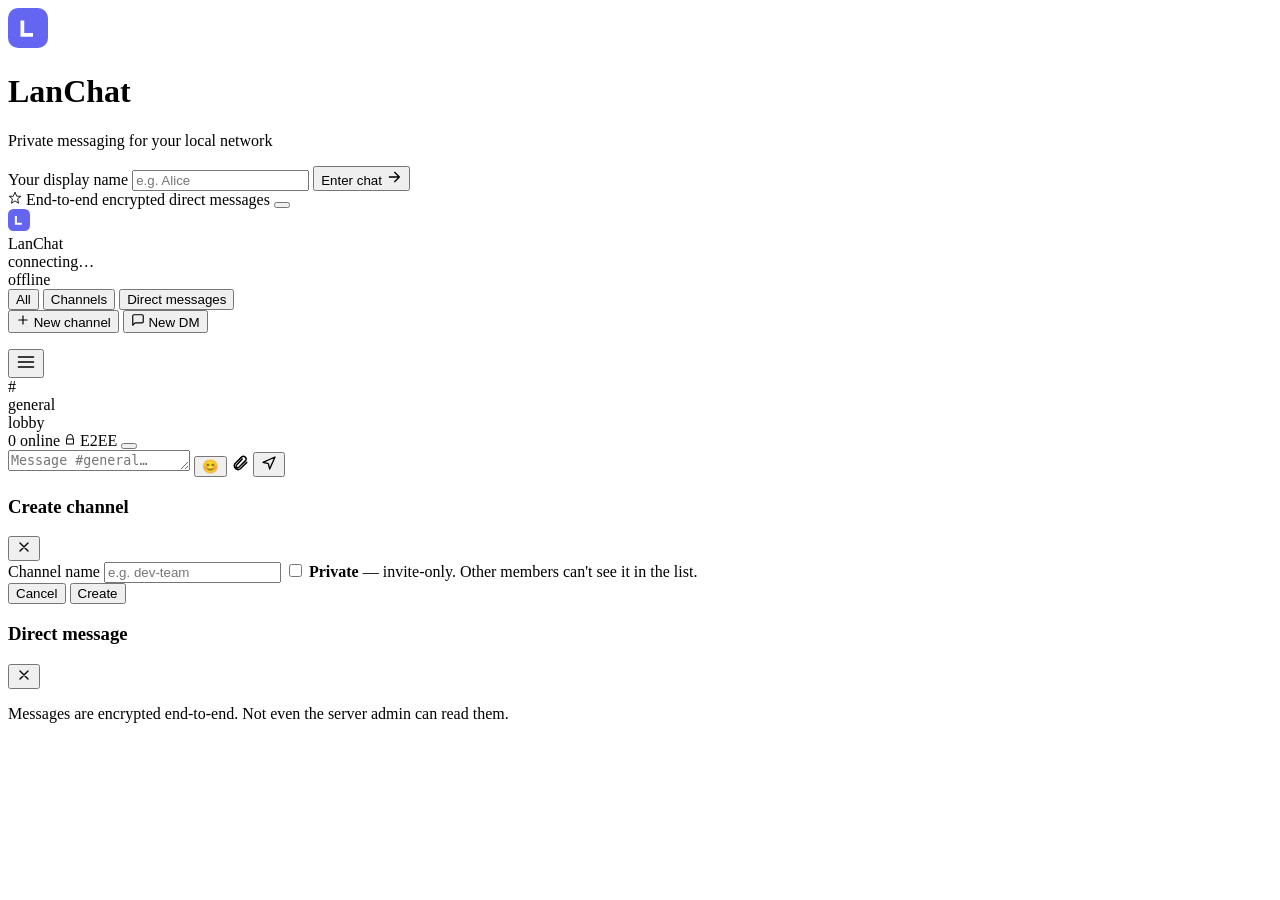
==== web/index.html @ 34388d7e "Refactor code structure for improved readability and maintainability" ====
<!doctype html>
<html lang="en" data-theme="dark">
<head>
  <meta charset="utf-8" />
  <meta name="viewport" content="width=device-width, initial-scale=1" />
  <title>LanChat</title>
  <link rel="icon" href="data:image/svg+xml;utf8,%3Csvg xmlns='http://www.w3.org/2000/svg' viewBox='0 0 32 32'%3E%3Crect width='32' height='32' rx='7' fill='%236366f1'/%3E%3Cpath d='M10 10h3v10h7v3H10z' fill='white'/%3E%3C/svg%3E"/>
  <link rel="stylesheet" href="/style.css"/>
  <script>
    // Apply saved theme before paint to avoid flash.
    (function () {
      var saved = localStorage.getItem("lanchat-theme");
      var mql = window.matchMedia && window.matchMedia("(prefers-color-scheme: light)");
      var theme = saved || (mql && mql.matches ? "light" : "dark");
      document.documentElement.setAttribute("data-theme", theme);
    })();
  </script>
</head>
<body>
  <!-- ═══════════════════ JOIN SCREEN ═══════════════════ -->
  <div id="join" class="screen-join">
    <div class="join-panel">
      <div class="join-brand">
        <div class="brand-mark">
          <svg viewBox="0 0 32 32" width="40" height="40" aria-hidden="true">
            <rect width="32" height="32" rx="8" fill="url(#g)"/>
            <path d="M10 10h3v10h7v3H10z" fill="white"/>
            <defs><linearGradient id="g" x1="0" y1="0" x2="32" y2="32">
              <stop offset="0" stop-color="#6366f1"/><stop offset="1" stop-color="#8b5cf6"/>
            </linearGradient></defs>
          </svg>
        </div>
        <h1>LanChat</h1>
        <p class="muted">Private messaging for your local network</p>
      </div>

      <form id="joinForm" class="join-form">
        <label class="field">
          <span>Your display name</span>
          <input id="username" type="text" maxlength="30" required
                 autocomplete="off" spellcheck="false" placeholder="e.g. Alice"/>
        </label>
        <button class="btn btn-primary btn-lg" type="submit">
          Enter chat
          <svg viewBox="0 0 24 24" width="16" height="16"><path d="M5 12h14M13 5l7 7-7 7" fill="none" stroke="currentColor" stroke-width="2" stroke-linecap="round" stroke-linejoin="round"/></svg>
        </button>
        <div id="joinStatus" class="join-status"></div>
      </form>

      <div class="join-foot muted">
        <span class="foot-left">
          <svg viewBox="0 0 24 24" width="14" height="14"><path d="M12 2l3 7h7l-5.5 4.5L18 21l-6-4-6 4 1.5-7.5L2 9h7z" fill="none" stroke="currentColor" stroke-width="1.5" stroke-linejoin="round"/></svg>
          <span>End-to-end encrypted direct messages</span>
        </span>
        <button type="button" id="themeToggleJoin" class="icon-btn" title="Toggle theme" aria-label="Toggle theme" onclick="toggleTheme()"></button>
      </div>
    </div>
  </div>

  <!-- ═══════════════════ MAIN APP ═══════════════════ -->
  <div id="app" class="app hidden">
    <!-- ───────── Sidebar ───────── -->
    <aside class="sidebar" id="sidebar">
      <div class="sb-header">
        <div class="sb-brand">
          <div class="brand-mark sm">
            <svg viewBox="0 0 32 32" width="22" height="22" aria-hidden="true">
              <rect width="32" height="32" rx="8" fill="url(#g2)"/>
              <path d="M10 10h3v10h7v3H10z" fill="white"/>
              <defs><linearGradient id="g2" x1="0" y1="0" x2="32" y2="32">
                <stop offset="0" stop-color="#6366f1"/><stop offset="1" stop-color="#8b5cf6"/>
              </linearGradient></defs>
            </svg>
          </div>
          <div class="sb-title">
            <div class="h6">LanChat</div>
            <div class="muted xs" id="hostInfo">connecting…</div>
          </div>
        </div>
        <span class="status-pill" id="statusPill" title="Connection status">
          <span class="dot"></span><span class="txt">offline</span>
        </span>
      </div>

      <nav class="sb-scroll">
        <div class="sb-tabs" role="tablist">
          <button type="button" class="sb-tab active" data-tab="all"      onclick="setSidebarTab('all')">All</button>
          <button type="button" class="sb-tab"        data-tab="channels" onclick="setSidebarTab('channels')">Channels</button>
          <button type="button" class="sb-tab"        data-tab="dms"      onclick="setSidebarTab('dms')">Direct messages</button>
        </div>

        <div class="sb-actions">
          <button class="sb-action" onclick="openCreateChannel()" title="New channel">
            <svg viewBox="0 0 24 24" width="14" height="14"><path d="M12 5v14M5 12h14" fill="none" stroke="currentColor" stroke-width="2" stroke-linecap="round"/></svg>
            New channel
          </button>
          <button class="sb-action" onclick="openDmPicker()" title="New direct message">
            <svg viewBox="0 0 24 24" width="14" height="14"><path d="M21 15a2 2 0 01-2 2H7l-4 4V5a2 2 0 012-2h14a2 2 0 012 2z" fill="none" stroke="currentColor" stroke-width="2" stroke-linejoin="round"/></svg>
            New DM
          </button>
        </div>

        <ul id="chatList" class="chat-list"></ul>
      </nav>

      <div class="sb-foot">
        <div class="me-chip" id="meChip"></div>
      </div>
    </aside>

    <!-- ───────── Main panel ───────── -->
    <main class="main">
      <header class="chat-header">
        <button class="icon-btn mobile-only" onclick="toggleSidebar()" aria-label="Toggle sidebar">
          <svg viewBox="0 0 24 24" width="20" height="20"><path d="M3 6h18M3 12h18M3 18h18" fill="none" stroke="currentColor" stroke-width="2" stroke-linecap="round"/></svg>
        </button>
        <div class="ch-avatar" id="chAvatar">#</div>
        <div class="ch-title">
          <div class="h5" id="chTitle">general</div>
          <div class="muted xs" id="chSub">lobby</div>
        </div>
        <div class="ch-actions">
          <span class="badge" id="userCount">0 online</span>
          <span class="badge badge-secure hidden" id="e2eeBadge" title="End-to-end encrypted">
            <svg viewBox="0 0 24 24" width="12" height="12"><path d="M6 10V7a6 6 0 0112 0v3M5 10h14v10H5z" fill="none" stroke="currentColor" stroke-width="2" stroke-linejoin="round"/></svg>
            E2EE
          </span>
          <button id="themeToggle" class="icon-btn" title="Toggle theme" aria-label="Toggle theme" onclick="toggleTheme()"></button>
        </div>
      </header>

      <div id="messages" class="chat-stream" role="log" aria-live="polite"></div>

      <div id="typing" class="typing-row"></div>

      <form id="sendForm" class="composer" autocomplete="off">
        <textarea id="msgInput" rows="1" placeholder="Message #general…" maxlength="4000"></textarea>
        <button type="button" class="emoji-btn" id="emojiBtn" title="Emoji" aria-label="Emoji">
          <span aria-hidden="true">😊</span>
        </button>
        <label class="attach-btn" title="Attach file or image">
          <input id="fileInput" type="file" hidden accept="*/*" />
          <svg viewBox="0 0 24 24" width="18" height="18"><path d="M21 12.5l-8.5 8.5a5 5 0 01-7-7L14 5.5a3.5 3.5 0 115 5l-8.5 8.5a2 2 0 01-3-3L15 8" fill="none" stroke="currentColor" stroke-width="2" stroke-linecap="round" stroke-linejoin="round"/></svg>
        </label>
        <button type="submit" class="send-btn" title="Send (Enter)" aria-label="Send">
          <svg viewBox="0 0 24 24" width="16" height="16"><path d="M3 11l18-8-8 18-2-8z" fill="none" stroke="currentColor" stroke-width="2" stroke-linejoin="round"/></svg>
        </button>
      </form>
    </main>
  </div>

  <!-- ═══════════════════ MODALS ═══════════════════ -->
  <div id="createModal" class="modal hidden" role="dialog" aria-labelledby="cmTitle">
    <form class="modal-panel" onsubmit="createChannel(event)">
      <header class="modal-head">
        <h3 id="cmTitle">Create channel</h3>
        <button type="button" class="icon-btn" onclick="closeModal('createModal')" aria-label="Close">
          <svg viewBox="0 0 24 24" width="16" height="16"><path d="M6 6l12 12M18 6L6 18" fill="none" stroke="currentColor" stroke-width="2" stroke-linecap="round"/></svg>
        </button>
      </header>
      <div class="modal-body">
        <label class="field">
          <span>Channel name</span>
          <input id="newChName" type="text" maxlength="40" required placeholder="e.g. dev-team" autocomplete="off"/>
        </label>
        <label class="checkbox">
          <input id="newChPrivate" type="checkbox"/>
          <span><strong>Private</strong> — invite-only. Other members can't see it in the list.</span>
        </label>
      </div>
      <footer class="modal-foot">
        <button type="button" class="btn btn-ghost" onclick="closeModal('createModal')">Cancel</button>
        <button type="submit" class="btn btn-primary">Create</button>
      </footer>
    </form>
  </div>

  <div id="dmModal" class="modal hidden" role="dialog" aria-labelledby="dmTitle">
    <div class="modal-panel">
      <header class="modal-head">
        <h3 id="dmTitle">Direct message</h3>
        <button type="button" class="icon-btn" onclick="closeModal('dmModal')" aria-label="Close">
          <svg viewBox="0 0 24 24" width="16" height="16"><path d="M6 6l12 12M18 6L6 18" fill="none" stroke="currentColor" stroke-width="2" stroke-linecap="round"/></svg>
        </button>
      </header>
      <div class="modal-body">
        <p class="muted sm">Messages are encrypted end-to-end. Not even the server admin can read them.</p>
        <ul id="dmPickList" class="pick-list"></ul>
      </div>
    </div>
  </div>

  <!-- ═══════════════════ TOAST ═══════════════════ -->
  <div id="toast" class="toast hidden" role="status" aria-live="polite"></div>

  <script src="/app.js"></script>
</body>
</html>
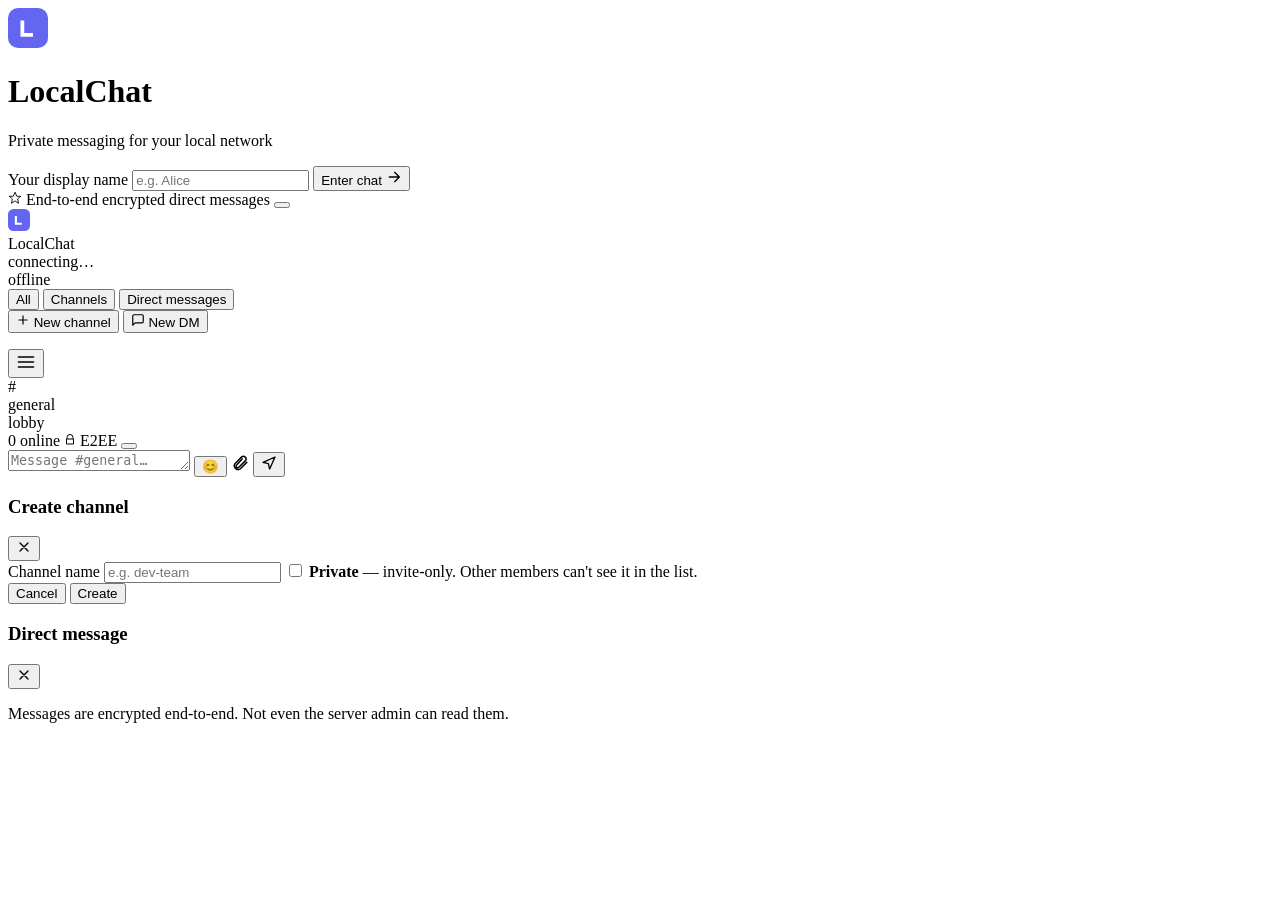
==== commit b337aacc: "Rename project from LanChat to LocalChat and update related files" ====
--- a/web/index.html
+++ b/web/index.html
@@ -3,13 +3,26 @@
 <head>
   <meta charset="utf-8" />
   <meta name="viewport" content="width=device-width, initial-scale=1" />
-  <title>LanChat</title>
+  <title>LocalChat</title>
   <link rel="icon" href="data:image/svg+xml;utf8,%3Csvg xmlns='http://www.w3.org/2000/svg' viewBox='0 0 32 32'%3E%3Crect width='32' height='32' rx='7' fill='%236366f1'/%3E%3Cpath d='M10 10h3v10h7v3H10z' fill='white'/%3E%3C/svg%3E"/>
   <link rel="stylesheet" href="/style.css"/>
   <script>
+    // Migrate old LanChat keys -> LocalChat (one-shot).
+    (function () {
+      try {
+        var keys = ["theme","username","e2ee-kp","admin-token"];
+        keys.forEach(function (k) {
+          var oldK = "lanchat-" + k, newK = "localchat-" + k;
+          if (localStorage.getItem(newK) == null && localStorage.getItem(oldK) != null) {
+            localStorage.setItem(newK, localStorage.getItem(oldK));
+            localStorage.removeItem(oldK);
+          }
+        });
+      } catch (e) {}
+    })();
     // Apply saved theme before paint to avoid flash.
     (function () {
-      var saved = localStorage.getItem("lanchat-theme");
+      var saved = localStorage.getItem("localchat-theme");
       var mql = window.matchMedia && window.matchMedia("(prefers-color-scheme: light)");
       var theme = saved || (mql && mql.matches ? "light" : "dark");
       document.documentElement.setAttribute("data-theme", theme);
@@ -30,7 +43,7 @@
             </linearGradient></defs>
           </svg>
         </div>
-        <h1>LanChat</h1>
+        <h1>LocalChat</h1>
         <p class="muted">Private messaging for your local network</p>
       </div>
 
@@ -73,7 +86,7 @@
             </svg>
           </div>
           <div class="sb-title">
-            <div class="h6">LanChat</div>
+            <div class="h6">LocalChat</div>
             <div class="muted xs" id="hostInfo">connecting…</div>
           </div>
         </div>
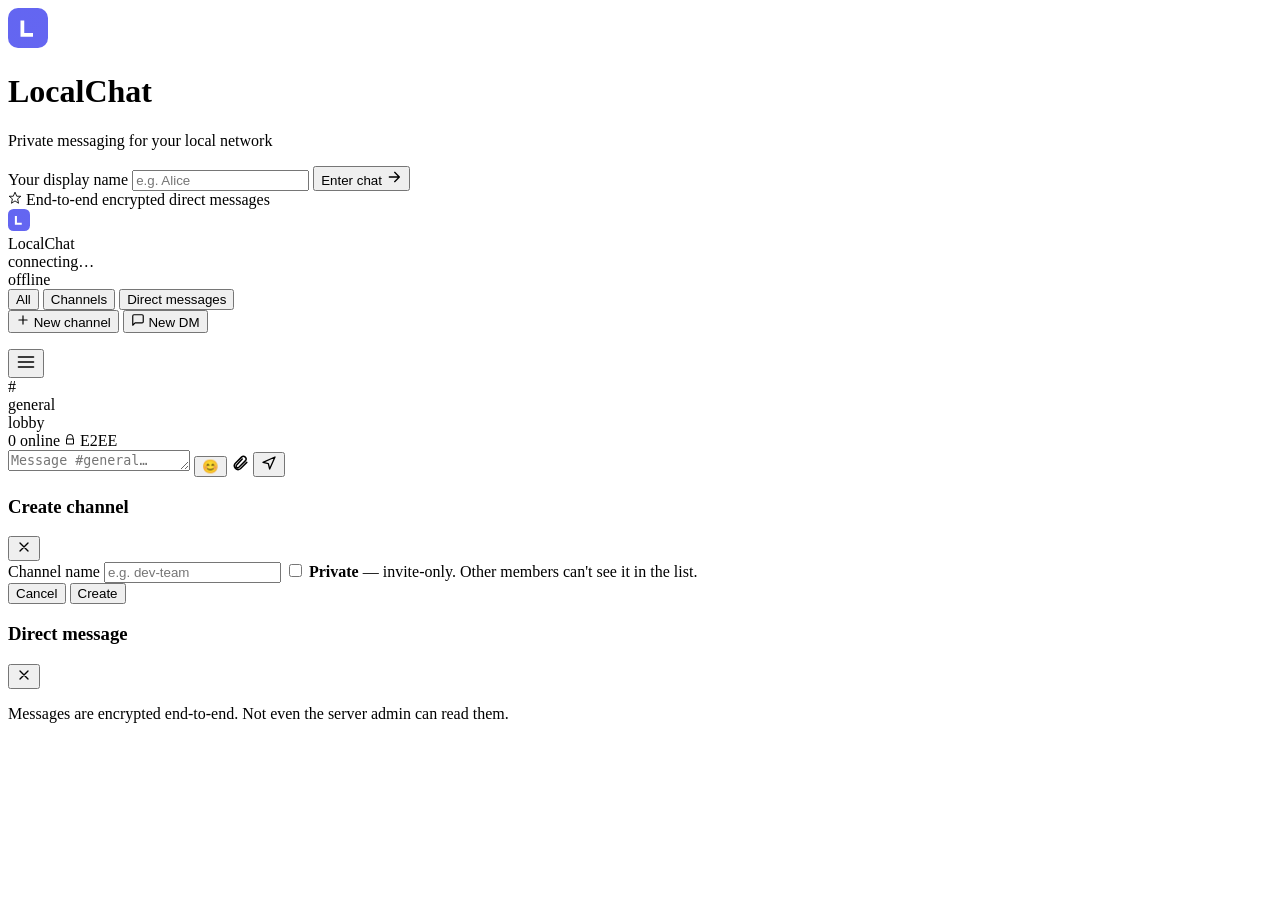
==== commit e1656640: "Implement read receipts feature and update UI for light theme" ====
--- a/web/index.html
+++ b/web/index.html
@@ -1,8 +1,12 @@
 <!doctype html>
-<html lang="en" data-theme="dark">
+<html lang="en" data-theme="light">
 <head>
   <meta charset="utf-8" />
-  <meta name="viewport" content="width=device-width, initial-scale=1" />
+  <meta name="viewport" content="width=device-width, initial-scale=1, maximum-scale=1, viewport-fit=cover" />
+  <meta name="mobile-web-app-capable" content="yes" />
+  <meta name="apple-mobile-web-app-capable" content="yes" />
+  <meta name="theme-color" content="#0b141a" media="(prefers-color-scheme: dark)" />
+  <meta name="theme-color" content="#f0f2f5" media="(prefers-color-scheme: light)" />
   <title>LocalChat</title>
   <link rel="icon" href="data:image/svg+xml;utf8,%3Csvg xmlns='http://www.w3.org/2000/svg' viewBox='0 0 32 32'%3E%3Crect width='32' height='32' rx='7' fill='%236366f1'/%3E%3Cpath d='M10 10h3v10h7v3H10z' fill='white'/%3E%3C/svg%3E"/>
   <link rel="stylesheet" href="/style.css"/>
@@ -22,10 +26,9 @@
     })();
     // Apply saved theme before paint to avoid flash.
     (function () {
-      var saved = localStorage.getItem("localchat-theme");
-      var mql = window.matchMedia && window.matchMedia("(prefers-color-scheme: light)");
-      var theme = saved || (mql && mql.matches ? "light" : "dark");
-      document.documentElement.setAttribute("data-theme", theme);
+      // Dark mode is disabled; always use light.
+      document.documentElement.setAttribute("data-theme", "light");
+      try { localStorage.setItem("localchat-theme", "light"); } catch (e) {}
     })();
   </script>
 </head>
@@ -65,7 +68,7 @@
           <svg viewBox="0 0 24 24" width="14" height="14"><path d="M12 2l3 7h7l-5.5 4.5L18 21l-6-4-6 4 1.5-7.5L2 9h7z" fill="none" stroke="currentColor" stroke-width="1.5" stroke-linejoin="round"/></svg>
           <span>End-to-end encrypted direct messages</span>
         </span>
-        <button type="button" id="themeToggleJoin" class="icon-btn" title="Toggle theme" aria-label="Toggle theme" onclick="toggleTheme()"></button>
+        <button type="button" id="themeToggleJoin" class="icon-btn" title="Toggle theme" aria-label="Toggle theme" onclick="toggleTheme()" hidden></button>
       </div>
     </div>
   </div>
@@ -138,7 +141,7 @@
             <svg viewBox="0 0 24 24" width="12" height="12"><path d="M6 10V7a6 6 0 0112 0v3M5 10h14v10H5z" fill="none" stroke="currentColor" stroke-width="2" stroke-linejoin="round"/></svg>
             E2EE
           </span>
-          <button id="themeToggle" class="icon-btn" title="Toggle theme" aria-label="Toggle theme" onclick="toggleTheme()"></button>
+          <button id="themeToggle" class="icon-btn" title="Toggle theme" aria-label="Toggle theme" onclick="toggleTheme()" hidden></button>
         </div>
       </header>
 
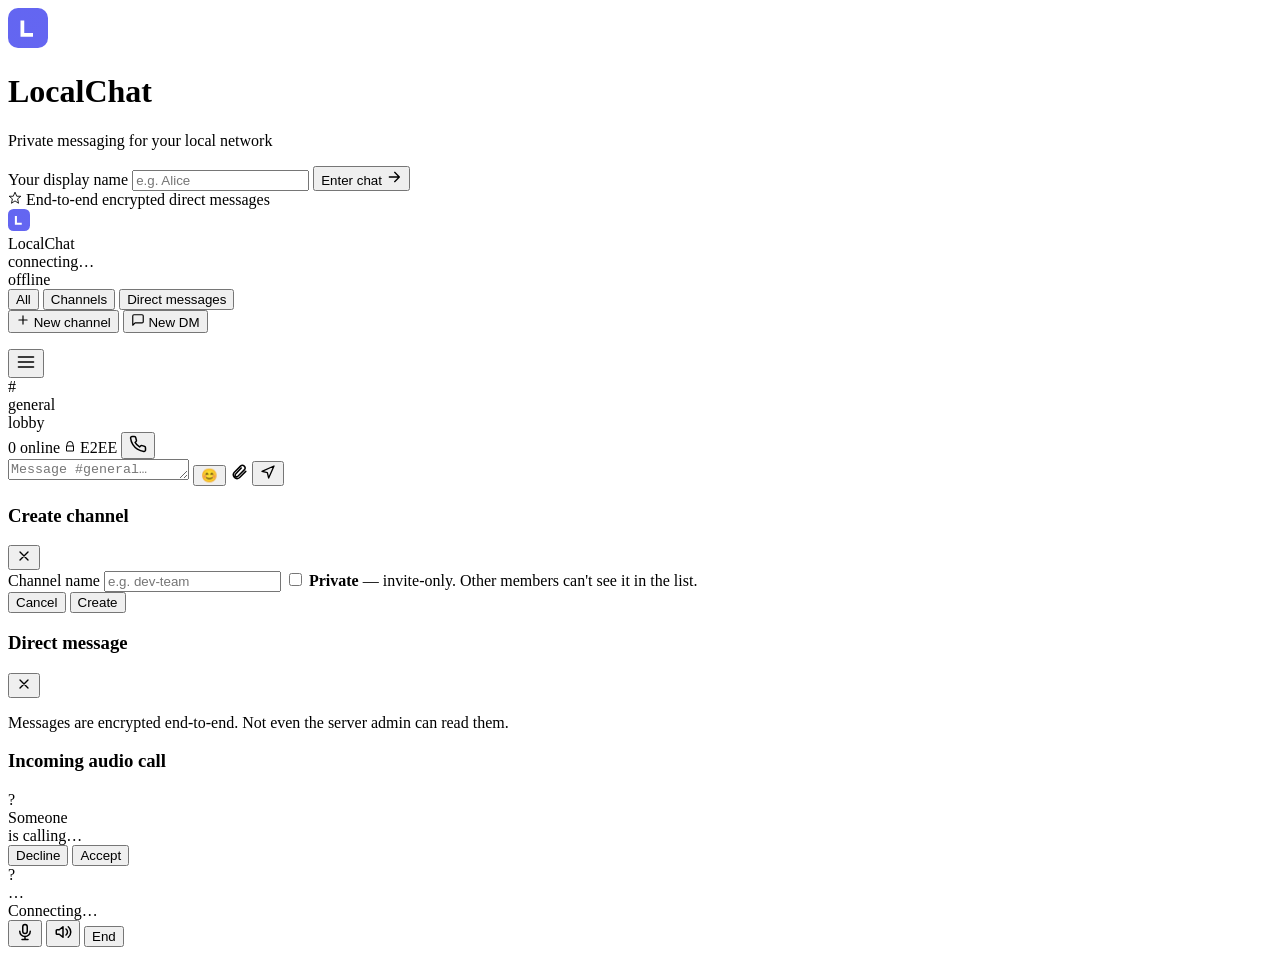
==== commit 03591a10: "feat: implement audio calling feature with WebRTC support - Added TLS support for HTTPS connections " ====
--- a/web/index.html
+++ b/web/index.html
@@ -141,6 +141,9 @@
             <svg viewBox="0 0 24 24" width="12" height="12"><path d="M6 10V7a6 6 0 0112 0v3M5 10h14v10H5z" fill="none" stroke="currentColor" stroke-width="2" stroke-linejoin="round"/></svg>
             E2EE
           </span>
+          <button id="callBtn" class="icon-btn hidden" title="Audio call" aria-label="Start audio call" onclick="startCall()">
+            <svg viewBox="0 0 24 24" width="18" height="18"><path d="M22 16.92v3a2 2 0 01-2.18 2 19.79 19.79 0 01-8.63-3.07 19.5 19.5 0 01-6-6 19.79 19.79 0 01-3.07-8.67A2 2 0 014.11 2h3a2 2 0 012 1.72c.13.96.37 1.9.72 2.81a2 2 0 01-.45 2.11L8.09 9.91a16 16 0 006 6l1.27-1.27a2 2 0 012.11-.45c.91.35 1.85.59 2.81.72A2 2 0 0122 16.92z" fill="none" stroke="currentColor" stroke-width="2" stroke-linecap="round" stroke-linejoin="round"/></svg>
+          </button>
           <button id="themeToggle" class="icon-btn" title="Toggle theme" aria-label="Toggle theme" onclick="toggleTheme()" hidden></button>
         </div>
       </header>
@@ -209,6 +212,44 @@
   <!-- ═══════════════════ TOAST ═══════════════════ -->
   <div id="toast" class="toast hidden" role="status" aria-live="polite"></div>
 
+  <!-- ═══════════════════ AUDIO CALL UI ═══════════════════ -->
+  <div id="incomingCall" class="modal hidden" role="dialog" aria-labelledby="icTitle">
+    <div class="modal-panel call-panel">
+      <header class="modal-head">
+        <h3 id="icTitle">Incoming audio call</h3>
+      </header>
+      <div class="modal-body call-body">
+        <div class="call-avatar" id="icAvatar">?</div>
+        <div class="call-name" id="icName">Someone</div>
+        <div class="muted sm">is calling…</div>
+      </div>
+      <footer class="modal-foot call-foot">
+        <button type="button" class="btn btn-danger" onclick="declineCall()">Decline</button>
+        <button type="button" class="btn btn-primary" onclick="acceptCall()">Accept</button>
+      </footer>
+    </div>
+  </div>
+
+  <div id="callPanel" class="call-bar hidden" role="region" aria-label="Active call">
+    <div class="call-bar-info">
+      <div class="call-avatar small" id="cbAvatar">?</div>
+      <div>
+        <div class="call-name sm" id="cbName">…</div>
+        <div class="muted xs" id="cbStatus">Connecting…</div>
+      </div>
+    </div>
+    <div class="call-bar-actions">
+      <button id="muteBtn" class="icon-btn" title="Mute" aria-label="Mute" onclick="toggleMute()">
+        <svg viewBox="0 0 24 24" width="18" height="18"><path d="M12 2a3 3 0 00-3 3v6a3 3 0 006 0V5a3 3 0 00-3-3zM5 11a7 7 0 0014 0M12 18v4M8 22h8" fill="none" stroke="currentColor" stroke-width="2" stroke-linecap="round" stroke-linejoin="round"/></svg>
+      </button>
+      <button id="speakerBtn" class="icon-btn active" title="Speaker" aria-label="Toggle speaker" onclick="toggleSpeaker()">
+        <svg viewBox="0 0 24 24" width="18" height="18" fill="none" stroke="currentColor" stroke-width="2" stroke-linecap="round" stroke-linejoin="round"><path d="M3 10v4a1 1 0 001 1h3l5 4V5L7 9H4a1 1 0 00-1 1z"/><path d="M16 8a5 5 0 010 8M19 5a9 9 0 010 14"/></svg>
+      </button>
+      <button class="btn btn-danger" onclick="endCall()" title="End call" aria-label="End call">End</button>
+    </div>
+    <audio id="remoteAudio" autoplay></audio>
+  </div>
+
   <script src="/app.js"></script>
 </body>
 </html>
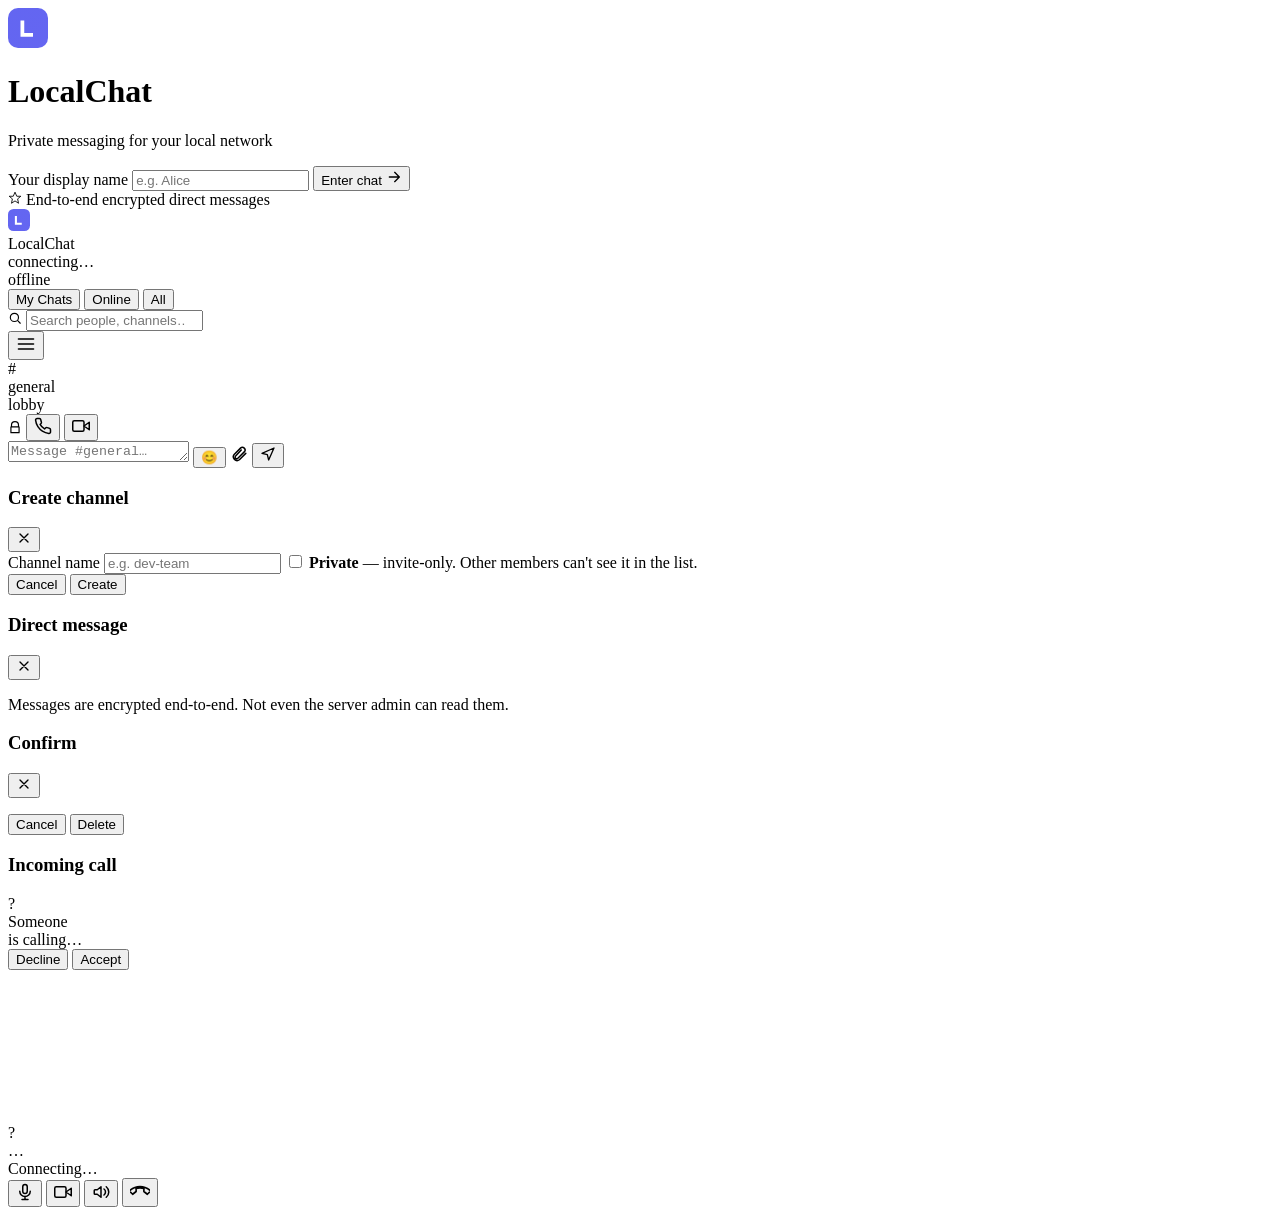
==== commit e1c64324: "Enhance UI and functionality for chat and call features - Updated index.html to improve sidebar navi" ====
--- a/web/index.html
+++ b/web/index.html
@@ -9,7 +9,7 @@
   <meta name="theme-color" content="#f0f2f5" media="(prefers-color-scheme: light)" />
   <title>LocalChat</title>
   <link rel="icon" href="data:image/svg+xml;utf8,%3Csvg xmlns='http://www.w3.org/2000/svg' viewBox='0 0 32 32'%3E%3Crect width='32' height='32' rx='7' fill='%236366f1'/%3E%3Cpath d='M10 10h3v10h7v3H10z' fill='white'/%3E%3C/svg%3E"/>
-  <link rel="stylesheet" href="/style.css"/>
+  <link rel="stylesheet" href="/style.css?v=20260418b"/>
   <script>
     // Migrate old LanChat keys -> LocalChat (one-shot).
     (function () {
@@ -100,23 +100,18 @@
 
       <nav class="sb-scroll">
         <div class="sb-tabs" role="tablist">
-          <button type="button" class="sb-tab active" data-tab="all"      onclick="setSidebarTab('all')">All</button>
-          <button type="button" class="sb-tab"        data-tab="channels" onclick="setSidebarTab('channels')">Channels</button>
-          <button type="button" class="sb-tab"        data-tab="dms"      onclick="setSidebarTab('dms')">Direct messages</button>
-        </div>
-
-        <div class="sb-actions">
-          <button class="sb-action" onclick="openCreateChannel()" title="New channel">
-            <svg viewBox="0 0 24 24" width="14" height="14"><path d="M12 5v14M5 12h14" fill="none" stroke="currentColor" stroke-width="2" stroke-linecap="round"/></svg>
-            New channel
-          </button>
-          <button class="sb-action" onclick="openDmPicker()" title="New direct message">
-            <svg viewBox="0 0 24 24" width="14" height="14"><path d="M21 15a2 2 0 01-2 2H7l-4 4V5a2 2 0 012-2h14a2 2 0 012 2z" fill="none" stroke="currentColor" stroke-width="2" stroke-linejoin="round"/></svg>
-            New DM
-          </button>
-        </div>
-
-        <ul id="chatList" class="chat-list"></ul>
+          <button type="button" class="sb-tab active" data-tab="mine"   onclick="setSidebarTab('mine')">My Chats</button>
+          <button type="button" class="sb-tab"        data-tab="online" onclick="setSidebarTab('online')">Online</button>
+          <button type="button" class="sb-tab"        data-tab="all"    onclick="setSidebarTab('all')">All</button>
+        </div>
+
+        <div class="sb-search">
+          <svg class="sb-search-icon" viewBox="0 0 24 24" width="14" height="14" fill="none" stroke="currentColor" stroke-width="2" stroke-linecap="round" stroke-linejoin="round"><circle cx="11" cy="11" r="7"/><path d="M21 21l-4.35-4.35"/></svg>
+          <input id="sbSearch" type="search" placeholder="Search people, channels…" autocomplete="off" oninput="setSidebarFilter(this.value)"/>
+          <button type="button" class="sb-search-clear" id="sbSearchClear" title="Clear" aria-label="Clear search" hidden onclick="setSidebarFilter('')">×</button>
+        </div>
+
+        <div id="sbGroups" class="sb-groups"></div>
       </nav>
 
       <div class="sb-foot">
@@ -136,15 +131,15 @@
           <div class="muted xs" id="chSub">lobby</div>
         </div>
         <div class="ch-actions">
-          <span class="badge" id="userCount">0 online</span>
-          <span class="badge badge-secure hidden" id="e2eeBadge" title="End-to-end encrypted">
-            <svg viewBox="0 0 24 24" width="12" height="12"><path d="M6 10V7a6 6 0 0112 0v3M5 10h14v10H5z" fill="none" stroke="currentColor" stroke-width="2" stroke-linejoin="round"/></svg>
-            E2EE
+          <span class="badge-lock hidden" id="e2eeBadge" title="End-to-end encrypted" aria-label="End-to-end encrypted">
+            <svg viewBox="0 0 24 24" width="14" height="14"><path d="M6 10V7a6 6 0 0112 0v3M5 10h14v10H5z" fill="none" stroke="currentColor" stroke-width="2" stroke-linejoin="round"/></svg>
           </span>
-          <button id="callBtn" class="icon-btn hidden" title="Audio call" aria-label="Start audio call" onclick="startCall()">
+          <button id="callBtn" class="icon-btn hidden" title="Audio call" aria-label="Start audio call" onclick="startCall(false)">
             <svg viewBox="0 0 24 24" width="18" height="18"><path d="M22 16.92v3a2 2 0 01-2.18 2 19.79 19.79 0 01-8.63-3.07 19.5 19.5 0 01-6-6 19.79 19.79 0 01-3.07-8.67A2 2 0 014.11 2h3a2 2 0 012 1.72c.13.96.37 1.9.72 2.81a2 2 0 01-.45 2.11L8.09 9.91a16 16 0 006 6l1.27-1.27a2 2 0 012.11-.45c.91.35 1.85.59 2.81.72A2 2 0 0122 16.92z" fill="none" stroke="currentColor" stroke-width="2" stroke-linecap="round" stroke-linejoin="round"/></svg>
           </button>
-          <button id="themeToggle" class="icon-btn" title="Toggle theme" aria-label="Toggle theme" onclick="toggleTheme()" hidden></button>
+          <button id="videoCallBtn" class="icon-btn hidden" title="Video call" aria-label="Start video call" onclick="startCall(true)">
+            <svg viewBox="0 0 24 24" width="18" height="18" fill="none" stroke="currentColor" stroke-width="2" stroke-linecap="round" stroke-linejoin="round"><path d="M23 7l-7 5 7 5V7z"/><rect x="1" y="5" width="15" height="14" rx="2"/></svg>
+          </button>
         </div>
       </header>
 
@@ -209,6 +204,25 @@
     </div>
   </div>
 
+  <!-- ═══════════════════ CONFIRM DIALOG ═══════════════════ -->
+  <div id="confirmModal" class="modal hidden" role="dialog" aria-labelledby="cfTitle" aria-describedby="cfBody">
+    <div class="modal-panel">
+      <header class="modal-head">
+        <h3 id="cfTitle">Confirm</h3>
+        <button type="button" class="icon-btn" onclick="closeConfirm(false)" aria-label="Close">
+          <svg viewBox="0 0 24 24" width="16" height="16"><path d="M6 6l12 12M18 6L6 18" fill="none" stroke="currentColor" stroke-width="2" stroke-linecap="round"/></svg>
+        </button>
+      </header>
+      <div class="modal-body">
+        <p id="cfBody" class="sm" style="white-space:pre-line;"></p>
+      </div>
+      <footer class="modal-foot">
+        <button type="button" class="btn btn-ghost" id="cfCancel" onclick="closeConfirm(false)">Cancel</button>
+        <button type="button" class="btn btn-danger" id="cfOk" onclick="closeConfirm(true)">Delete</button>
+      </footer>
+    </div>
+  </div>
+
   <!-- ═══════════════════ TOAST ═══════════════════ -->
   <div id="toast" class="toast hidden" role="status" aria-live="polite"></div>
 
@@ -216,18 +230,24 @@
   <div id="incomingCall" class="modal hidden" role="dialog" aria-labelledby="icTitle">
     <div class="modal-panel call-panel">
       <header class="modal-head">
-        <h3 id="icTitle">Incoming audio call</h3>
+        <h3 id="icTitle">Incoming call</h3>
       </header>
       <div class="modal-body call-body">
         <div class="call-avatar" id="icAvatar">?</div>
         <div class="call-name" id="icName">Someone</div>
-        <div class="muted sm">is calling…</div>
+        <div class="muted sm" id="icSub">is calling…</div>
       </div>
       <footer class="modal-foot call-foot">
         <button type="button" class="btn btn-danger" onclick="declineCall()">Decline</button>
         <button type="button" class="btn btn-primary" onclick="acceptCall()">Accept</button>
       </footer>
     </div>
+  </div>
+
+  <!-- Video stage (hidden until video call active) -->
+  <div id="videoStage" class="video-stage hidden" aria-hidden="true">
+    <video id="remoteVideo" autoplay playsinline></video>
+    <video id="localVideo" autoplay playsinline muted></video>
   </div>
 
   <div id="callPanel" class="call-bar hidden" role="region" aria-label="Active call">
@@ -242,14 +262,19 @@
       <button id="muteBtn" class="icon-btn" title="Mute" aria-label="Mute" onclick="toggleMute()">
         <svg viewBox="0 0 24 24" width="18" height="18"><path d="M12 2a3 3 0 00-3 3v6a3 3 0 006 0V5a3 3 0 00-3-3zM5 11a7 7 0 0014 0M12 18v4M8 22h8" fill="none" stroke="currentColor" stroke-width="2" stroke-linecap="round" stroke-linejoin="round"/></svg>
       </button>
-      <button id="speakerBtn" class="icon-btn active" title="Speaker" aria-label="Toggle speaker" onclick="toggleSpeaker()">
-        <svg viewBox="0 0 24 24" width="18" height="18" fill="none" stroke="currentColor" stroke-width="2" stroke-linecap="round" stroke-linejoin="round"><path d="M3 10v4a1 1 0 001 1h3l5 4V5L7 9H4a1 1 0 00-1 1z"/><path d="M16 8a5 5 0 010 8M19 5a9 9 0 010 14"/></svg>
-      </button>
-      <button class="btn btn-danger" onclick="endCall()" title="End call" aria-label="End call">End</button>
+      <button id="camBtn" class="icon-btn hidden" title="Camera" aria-label="Toggle camera" onclick="toggleCamera()">
+        <svg viewBox="0 0 24 24" width="18" height="18" fill="none" stroke="currentColor" stroke-width="2" stroke-linecap="round" stroke-linejoin="round"><path d="M23 7l-7 5 7 5V7z"/><rect x="1" y="5" width="15" height="14" rx="2"/></svg>
+      </button>
+      <button id="speakerBtn" class="icon-btn" title="Audio output" aria-label="Toggle audio output" onclick="toggleSpeaker()">
+        <svg id="speakerIcon" viewBox="0 0 24 24" width="18" height="18" fill="none" stroke="currentColor" stroke-width="2" stroke-linecap="round" stroke-linejoin="round"><path d="M3 10v4a1 1 0 001 1h3l5 4V5L7 9H4a1 1 0 00-1 1z"/><path d="M16 8a5 5 0 010 8M19 5a9 9 0 010 14"/></svg>
+      </button>
+      <button id="endBtn" class="icon-btn end-btn" onclick="endCall()" title="End call" aria-label="End call">
+        <svg viewBox="0 0 24 24" width="20" height="20" fill="none" stroke="currentColor" stroke-width="2" stroke-linecap="round" stroke-linejoin="round"><path d="M21 15.46l-5.27-.61-2.52 2.52a15.05 15.05 0 01-6.59-6.58l2.53-2.53L8.54 3H3.03A18 18 0 0021 20.97v-5.51z" transform="rotate(135 12 12)"/></svg>
+      </button>
     </div>
     <audio id="remoteAudio" autoplay></audio>
   </div>
 
-  <script src="/app.js"></script>
+  <script src="/app.js?v=20260418b"></script>
 </body>
 </html>
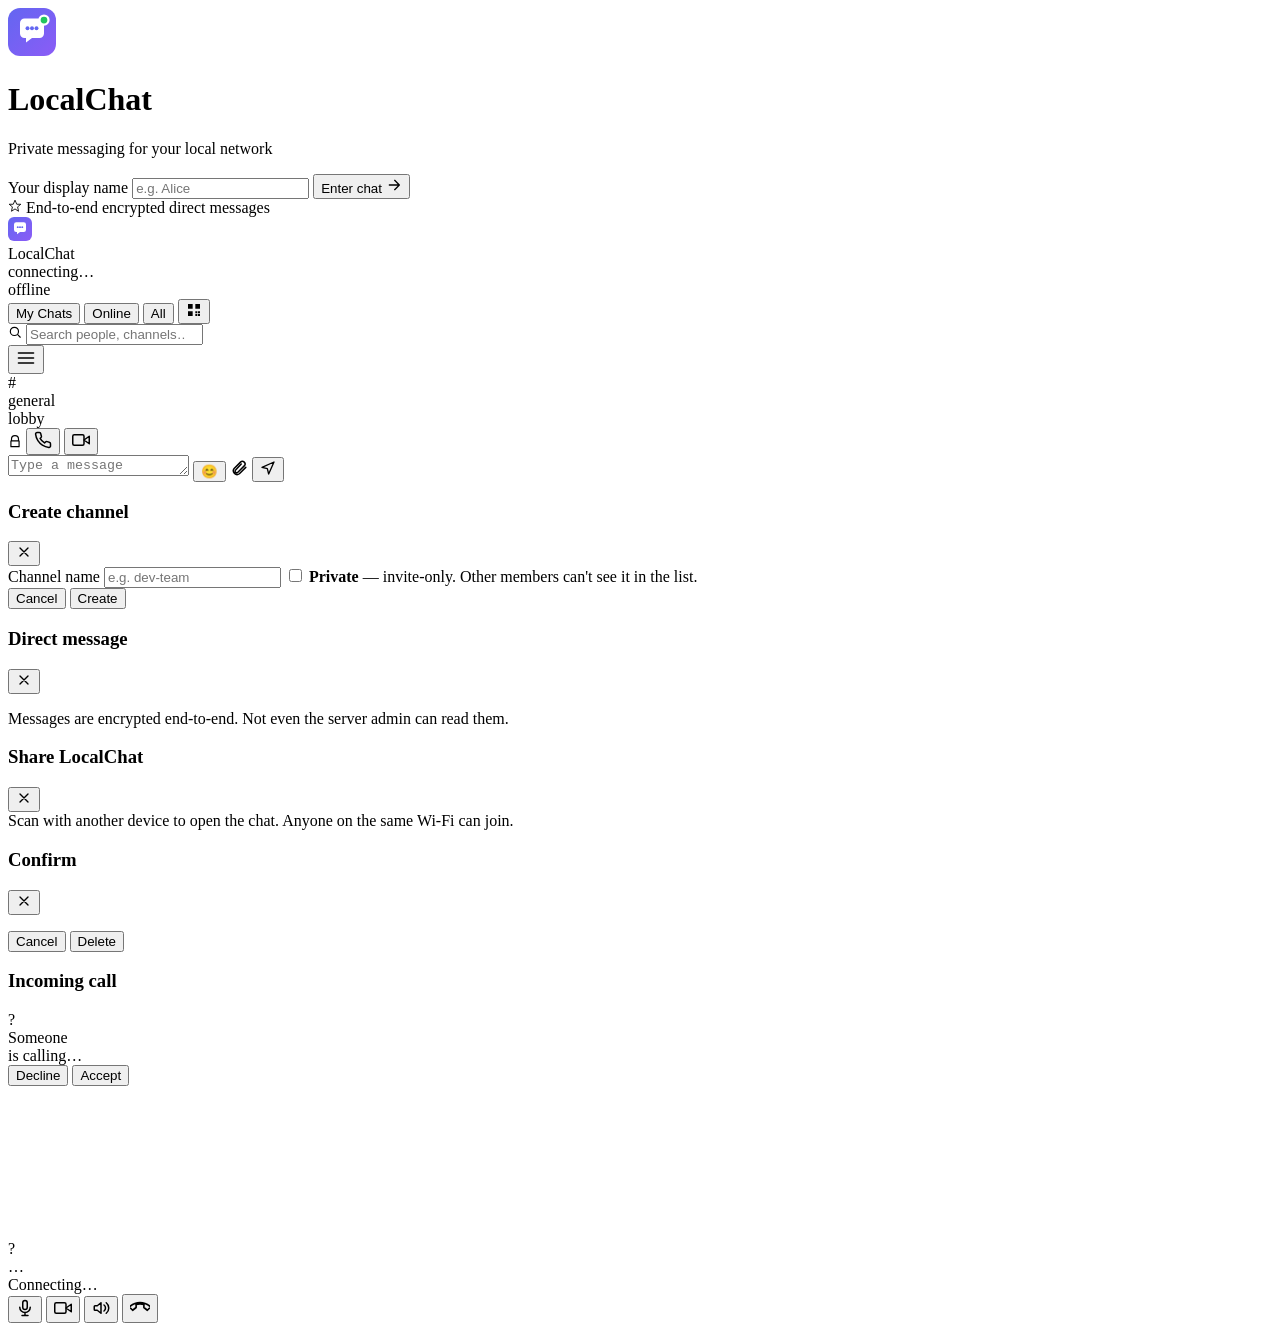
==== commit 80b4deaf: "feat: Add share functionality and server management features - Implemented a new share feature in ad" ====
--- a/web/index.html
+++ b/web/index.html
@@ -5,11 +5,27 @@
   <meta name="viewport" content="width=device-width, initial-scale=1, maximum-scale=1, viewport-fit=cover" />
   <meta name="mobile-web-app-capable" content="yes" />
   <meta name="apple-mobile-web-app-capable" content="yes" />
+  <meta name="apple-mobile-web-app-title" content="LocalChat" />
+  <meta name="application-name" content="LocalChat" />
+  <meta name="description" content="LocalChat — a self-contained LAN instant messenger with channels, direct messages, and file sharing. No accounts, no internet, no telemetry." />
+  <meta name="author" content="LocalChat" />
+  <meta name="keywords" content="LocalChat, LAN chat, local chat, intranet messenger, offline chat, self-hosted chat, file sharing, WebSocket chat" />
+  <meta name="robots" content="noindex, nofollow" />
+  <meta name="referrer" content="no-referrer" />
+  <meta name="color-scheme" content="light" />
+  <meta name="format-detection" content="telephone=no" />
   <meta name="theme-color" content="#0b141a" media="(prefers-color-scheme: dark)" />
   <meta name="theme-color" content="#f0f2f5" media="(prefers-color-scheme: light)" />
+  <meta property="og:type" content="website" />
+  <meta property="og:site_name" content="LocalChat" />
+  <meta property="og:title" content="LocalChat" />
+  <meta property="og:description" content="Self-contained LAN instant messenger with channels, DMs, and file sharing." />
+  <meta name="twitter:card" content="summary" />
+  <meta name="twitter:title" content="LocalChat" />
+  <meta name="twitter:description" content="Self-contained LAN instant messenger with channels, DMs, and file sharing." />
   <title>LocalChat</title>
-  <link rel="icon" href="data:image/svg+xml;utf8,%3Csvg xmlns='http://www.w3.org/2000/svg' viewBox='0 0 32 32'%3E%3Crect width='32' height='32' rx='7' fill='%236366f1'/%3E%3Cpath d='M10 10h3v10h7v3H10z' fill='white'/%3E%3C/svg%3E"/>
-  <link rel="stylesheet" href="/style.css?v=20260418b"/>
+  <link rel="icon" type="image/svg+xml" href="data:image/svg+xml;utf8,%3Csvg xmlns='http://www.w3.org/2000/svg' viewBox='0 0 32 32'%3E%3Cdefs%3E%3ClinearGradient id='g' x1='0' y1='0' x2='32' y2='32' gradientUnits='userSpaceOnUse'%3E%3Cstop offset='0' stop-color='%236366f1'/%3E%3Cstop offset='1' stop-color='%238b5cf6'/%3E%3C/linearGradient%3E%3C/defs%3E%3Crect width='32' height='32' rx='8' fill='url(%23g)'/%3E%3Cpath d='M8 10a3 3 0 0 1 3-3h10a3 3 0 0 1 3 3v7a3 3 0 0 1-3 3h-5l-4 3v-3h-1a3 3 0 0 1-3-3z' fill='white'/%3E%3Ccircle cx='13' cy='13.5' r='1.3' fill='%236366f1'/%3E%3Ccircle cx='16' cy='13.5' r='1.3' fill='%236366f1'/%3E%3Ccircle cx='19' cy='13.5' r='1.3' fill='%236366f1'/%3E%3Ccircle cx='24' cy='8' r='3' fill='%2322c55e' stroke='white' stroke-width='1.5'/%3E%3C/svg%3E"/>
+  <link rel="stylesheet" href="/style.css?v=20260418c"/>
   <script>
     // Migrate old LanChat keys -> LocalChat (one-shot).
     (function () {
@@ -38,12 +54,18 @@
     <div class="join-panel">
       <div class="join-brand">
         <div class="brand-mark">
-          <svg viewBox="0 0 32 32" width="40" height="40" aria-hidden="true">
-            <rect width="32" height="32" rx="8" fill="url(#g)"/>
-            <path d="M10 10h3v10h7v3H10z" fill="white"/>
-            <defs><linearGradient id="g" x1="0" y1="0" x2="32" y2="32">
-              <stop offset="0" stop-color="#6366f1"/><stop offset="1" stop-color="#8b5cf6"/>
-            </linearGradient></defs>
+          <svg viewBox="0 0 32 32" width="48" height="48" aria-hidden="true">
+            <defs>
+              <linearGradient id="lcGrad" x1="0" y1="0" x2="32" y2="32" gradientUnits="userSpaceOnUse">
+                <stop offset="0" stop-color="#6366f1"/><stop offset="1" stop-color="#8b5cf6"/>
+              </linearGradient>
+            </defs>
+            <rect width="32" height="32" rx="8" fill="url(#lcGrad)"/>
+            <path d="M8 10a3 3 0 0 1 3-3h10a3 3 0 0 1 3 3v7a3 3 0 0 1-3 3h-5l-4 3v-3h-1a3 3 0 0 1-3-3z" fill="white"/>
+            <circle cx="13" cy="13.5" r="1.3" fill="#6366f1"/>
+            <circle cx="16" cy="13.5" r="1.3" fill="#6366f1"/>
+            <circle cx="19" cy="13.5" r="1.3" fill="#6366f1"/>
+            <circle cx="24" cy="8" r="3" fill="#22c55e" stroke="white" stroke-width="1.5"/>
           </svg>
         </div>
         <h1>LocalChat</h1>
@@ -80,12 +102,17 @@
       <div class="sb-header">
         <div class="sb-brand">
           <div class="brand-mark sm">
-            <svg viewBox="0 0 32 32" width="22" height="22" aria-hidden="true">
-              <rect width="32" height="32" rx="8" fill="url(#g2)"/>
-              <path d="M10 10h3v10h7v3H10z" fill="white"/>
-              <defs><linearGradient id="g2" x1="0" y1="0" x2="32" y2="32">
-                <stop offset="0" stop-color="#6366f1"/><stop offset="1" stop-color="#8b5cf6"/>
-              </linearGradient></defs>
+            <svg viewBox="0 0 32 32" width="24" height="24" aria-hidden="true">
+              <defs>
+                <linearGradient id="lcGrad2" x1="0" y1="0" x2="32" y2="32" gradientUnits="userSpaceOnUse">
+                  <stop offset="0" stop-color="#6366f1"/><stop offset="1" stop-color="#8b5cf6"/>
+                </linearGradient>
+              </defs>
+              <rect width="32" height="32" rx="8" fill="url(#lcGrad2)"/>
+              <path d="M8 10a3 3 0 0 1 3-3h10a3 3 0 0 1 3 3v7a3 3 0 0 1-3 3h-5l-4 3v-3h-1a3 3 0 0 1-3-3z" fill="white"/>
+              <circle cx="13" cy="13.5" r="1.3" fill="#6366f1"/>
+              <circle cx="16" cy="13.5" r="1.3" fill="#6366f1"/>
+              <circle cx="19" cy="13.5" r="1.3" fill="#6366f1"/>
             </svg>
           </div>
           <div class="sb-title">
@@ -103,6 +130,11 @@
           <button type="button" class="sb-tab active" data-tab="mine"   onclick="setSidebarTab('mine')">My Chats</button>
           <button type="button" class="sb-tab"        data-tab="online" onclick="setSidebarTab('online')">Online</button>
           <button type="button" class="sb-tab"        data-tab="all"    onclick="setSidebarTab('all')">All</button>
+          <button type="button" class="icon-btn sb-tabs-share" id="shareBtn" title="Share / pair with QR" aria-label="Share" onclick="openShareModal()">
+            <svg viewBox="0 0 24 24" width="16" height="16" aria-hidden="true">
+              <path d="M3 3h7v7H3zM14 3h7v7h-7zM3 14h7v7H3zM14 14h3v3h-3zM18 14h3v3h-3zM14 18h3v3h-3zM18 18h3v3h-3z" fill="currentColor"/>
+            </svg>
+          </button>
         </div>
 
         <div class="sb-search">
@@ -148,7 +180,7 @@
       <div id="typing" class="typing-row"></div>
 
       <form id="sendForm" class="composer" autocomplete="off">
-        <textarea id="msgInput" rows="1" placeholder="Message #general…" maxlength="4000"></textarea>
+        <textarea id="msgInput" rows="1" placeholder="Type a message" maxlength="4000"></textarea>
         <button type="button" class="emoji-btn" id="emojiBtn" title="Emoji" aria-label="Emoji">
           <span aria-hidden="true">😊</span>
         </button>
@@ -200,6 +232,22 @@
       <div class="modal-body">
         <p class="muted sm">Messages are encrypted end-to-end. Not even the server admin can read them.</p>
         <ul id="dmPickList" class="pick-list"></ul>
+      </div>
+    </div>
+  </div>
+
+  <!-- ═══════════════════ SHARE / QR MODAL ═══════════════════ -->
+  <div id="shareModal" class="modal hidden" role="dialog" aria-labelledby="shTitle">
+    <div class="modal-panel share-modal-panel">
+      <header class="modal-head">
+        <h3 id="shTitle">Share LocalChat</h3>
+        <button type="button" class="icon-btn" onclick="closeShareModal()" aria-label="Close">
+          <svg viewBox="0 0 24 24" width="16" height="16"><path d="M6 6l12 12M18 6L6 18" fill="none" stroke="currentColor" stroke-width="2" stroke-linecap="round"/></svg>
+        </button>
+      </header>
+      <div class="modal-body">
+        <p class="muted sm" style="margin:0 0 12px;">Scan with another device to open the chat. Anyone on the same Wi-Fi can join.</p>
+        <div id="shareGridUser" class="share-grid"></div>
       </div>
     </div>
   </div>
@@ -275,6 +323,6 @@
     <audio id="remoteAudio" autoplay></audio>
   </div>
 
-  <script src="/app.js?v=20260418b"></script>
+  <script src="/app.js?v=20260418c"></script>
 </body>
 </html>
